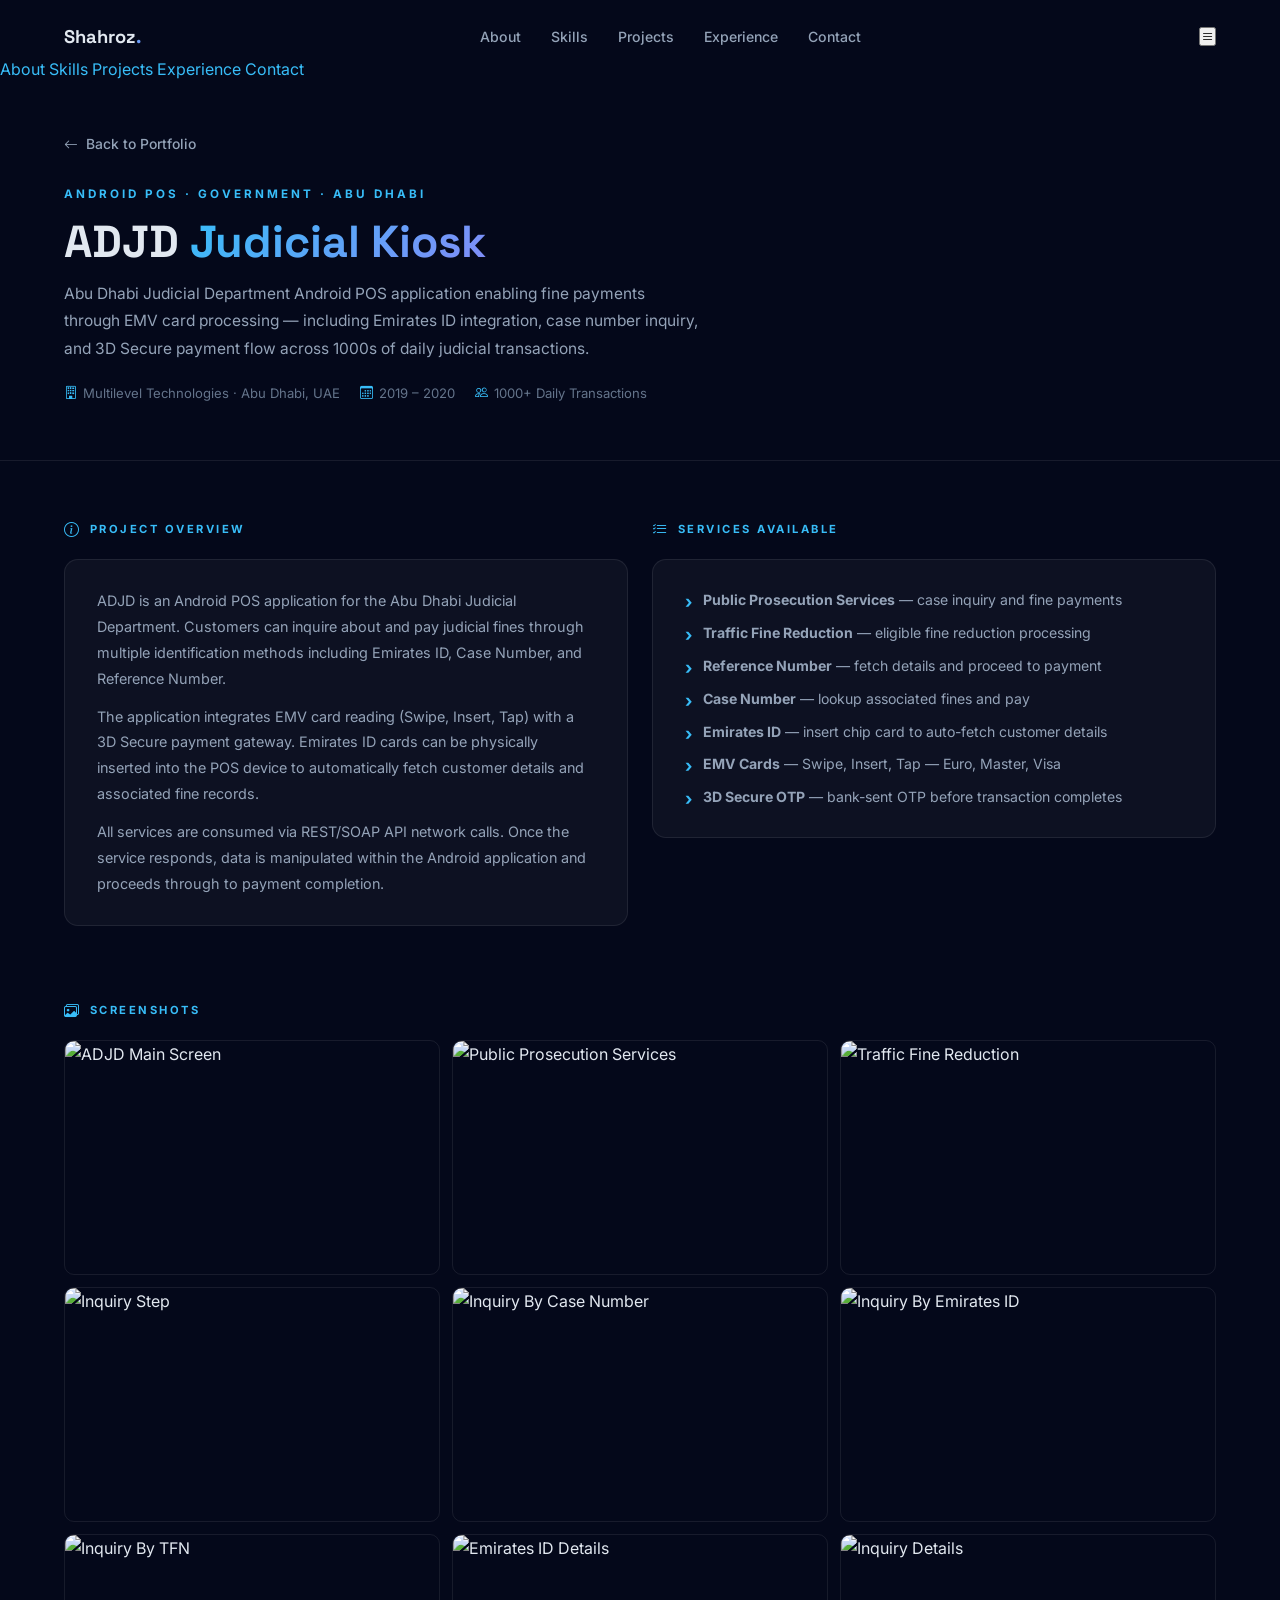
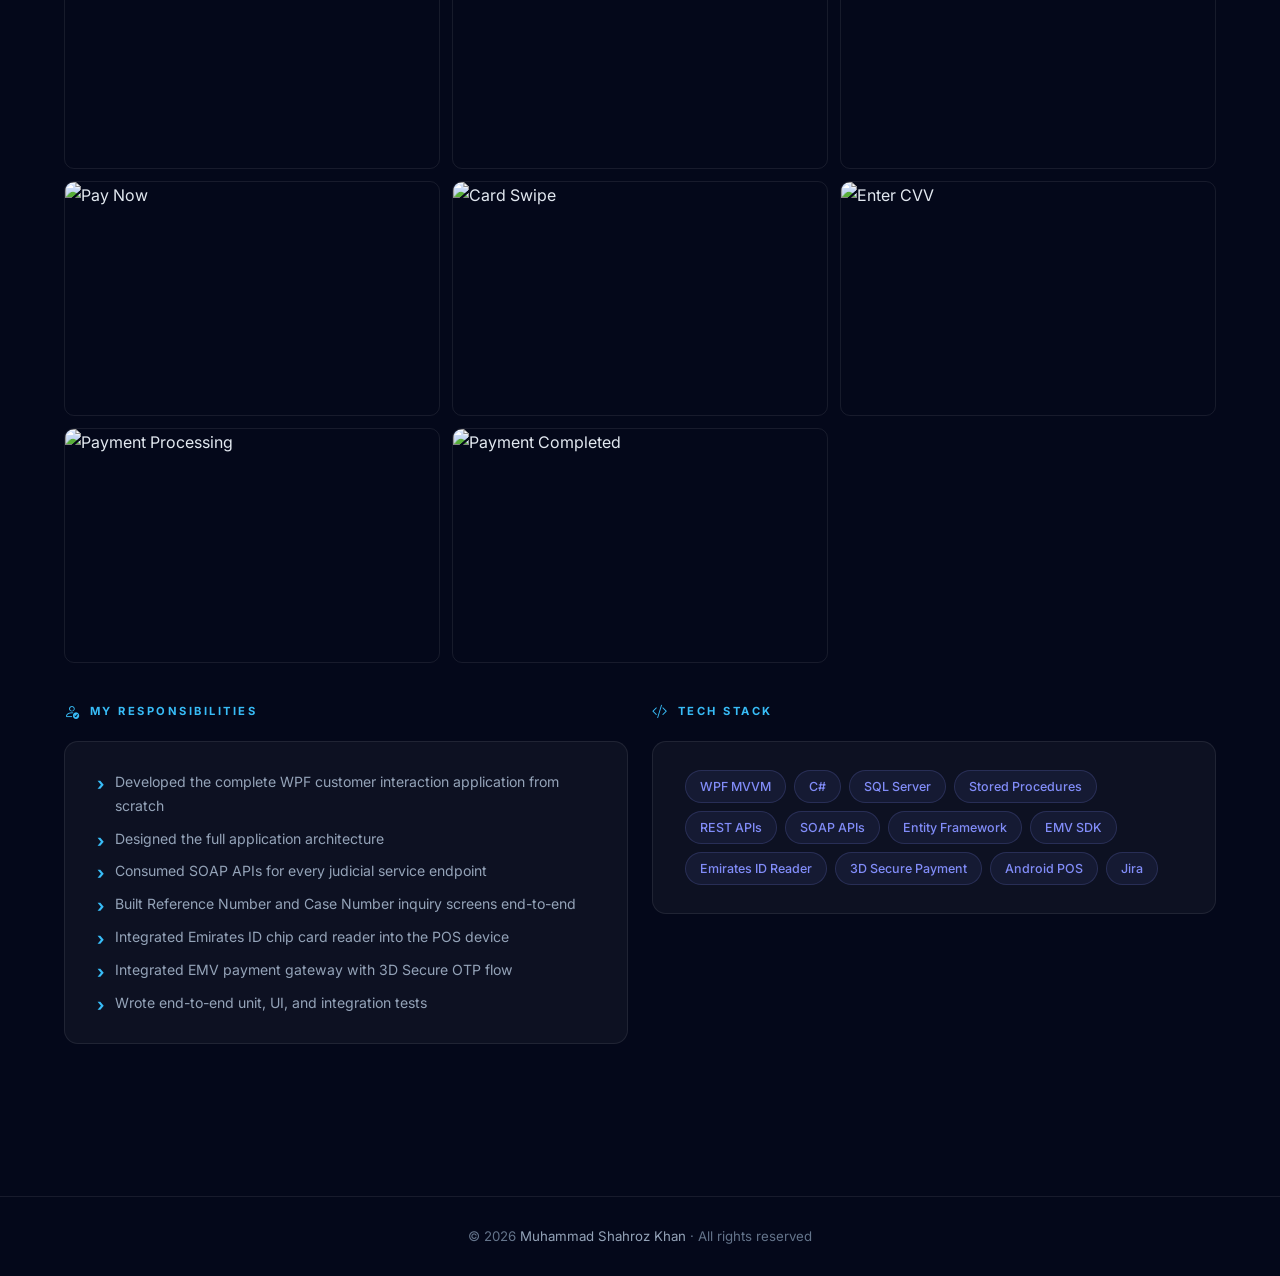
==== adjd-details.html @ 69674b68 "Redesign all project detail pages — dark theme, vertical gallery, modern cards" ====
<!DOCTYPE html>
<html lang="en">
<head>
  <meta charset="utf-8">
  <meta name="viewport" content="width=device-width, initial-scale=1.0">
  <title>ADJD Kiosk — Muhammad Shahroz Khan</title>
  <meta name="description" content="Abu Dhabi Judicial Department Android POS payment application — Muhammad Shahroz Khan portfolio project">
  <link href="assets/img/favicon3.png" rel="icon">
  <link rel="preconnect" href="https://fonts.googleapis.com">
  <link rel="preconnect" href="https://fonts.gstatic.com" crossorigin>
  <link href="https://fonts.googleapis.com/css2?family=Inter:wght@300;400;500;600;700&family=Space+Grotesk:wght@400;500;600;700&display=swap" rel="stylesheet">
  <link rel="stylesheet" href="https://cdn.jsdelivr.net/npm/bootstrap-icons@1.11.3/font/bootstrap-icons.min.css">
  <link href="assets/css/style.css" rel="stylesheet">
</head>
<body>

<!-- Navbar -->
<nav id="navbar">
  <div class="nav-container">
    <a href="index.html" class="nav-logo">Shahroz<span>.</span></a>
    <div class="nav-links">
      <a href="index.html#about">About</a>
      <a href="index.html#skills">Skills</a>
      <a href="index.html#projects">Projects</a>
      <a href="index.html#experience">Experience</a>
      <a href="index.html#contact">Contact</a>
    </div>
    <button class="nav-hamburger" id="navToggle" aria-label="Menu">
      <i class="bi bi-list"></i>
    </button>
  </div>
  <div class="nav-mobile" id="navMobile">
    <a href="index.html#about">About</a>
    <a href="index.html#skills">Skills</a>
    <a href="index.html#projects">Projects</a>
    <a href="index.html#experience">Experience</a>
    <a href="index.html#contact">Contact</a>
  </div>
</nav>

<!-- Hero -->
<section class="proj-hero">
  <div class="container">
    <a href="index.html#projects" class="proj-back">
      <i class="bi bi-arrow-left"></i> Back to Portfolio
    </a>
    <span class="section-label proj-hero-label">Android POS · Government · Abu Dhabi</span>
    <h1 class="proj-hero-title">ADJD <span class="gradient-text">Judicial Kiosk</span></h1>
    <p class="proj-hero-sub">Abu Dhabi Judicial Department Android POS application enabling fine payments through EMV card processing — including Emirates ID integration, case number inquiry, and 3D Secure payment flow across 1000s of daily judicial transactions.</p>
    <div class="proj-hero-meta">
      <span class="proj-meta-item"><i class="bi bi-building"></i> Multilevel Technologies · Abu Dhabi, UAE</span>
      <span class="proj-meta-item"><i class="bi bi-calendar3"></i> 2019 – 2020</span>
      <span class="proj-meta-item"><i class="bi bi-people"></i> 1000+ Daily Transactions</span>
    </div>
  </div>
</section>

<!-- Body -->
<section class="proj-body">
  <div class="container">

    <!-- Overview + Services -->
    <div class="proj-two-col">
      <div class="proj-section">
        <div class="proj-section-label"><i class="bi bi-info-circle"></i> Project Overview</div>
        <div class="proj-card">
          <div class="proj-desc">
            <p>ADJD is an Android POS application for the Abu Dhabi Judicial Department. Customers can inquire about and pay judicial fines through multiple identification methods including Emirates ID, Case Number, and Reference Number.</p>
            <p>The application integrates EMV card reading (Swipe, Insert, Tap) with a 3D Secure payment gateway. Emirates ID cards can be physically inserted into the POS device to automatically fetch customer details and associated fine records.</p>
            <p>All services are consumed via REST/SOAP API network calls. Once the service responds, data is manipulated within the Android application and proceeds through to payment completion.</p>
          </div>
        </div>
      </div>
      <div class="proj-section">
        <div class="proj-section-label"><i class="bi bi-list-check"></i> Services Available</div>
        <div class="proj-card">
          <ul class="proj-bullets">
            <li><strong>Public Prosecution Services</strong> — case inquiry and fine payments</li>
            <li><strong>Traffic Fine Reduction</strong> — eligible fine reduction processing</li>
            <li><strong>Reference Number</strong> — fetch details and proceed to payment</li>
            <li><strong>Case Number</strong> — lookup associated fines and pay</li>
            <li><strong>Emirates ID</strong> — insert chip card to auto-fetch customer details</li>
            <li><strong>EMV Cards</strong> — Swipe, Insert, Tap — Euro, Master, Visa</li>
            <li><strong>3D Secure OTP</strong> — bank-sent OTP before transaction completes</li>
          </ul>
        </div>
      </div>
    </div>

    <!-- Gallery -->
    <div class="proj-section">
      <div class="proj-section-label"><i class="bi bi-images"></i> Screenshots</div>
      <div class="proj-gallery-grid">
        <div class="proj-gallery-item" onclick="openLightbox(0)">
          <img src="assets/img/portfolio/adjd/ADJDMainScreen.png" alt="ADJD Main Screen">
          <div class="proj-gallery-overlay"><i class="bi bi-zoom-in"></i></div>
        </div>
        <div class="proj-gallery-item" onclick="openLightbox(1)">
          <img src="assets/img/portfolio/adjd/Step1PPS.png" alt="Public Prosecution Services">
          <div class="proj-gallery-overlay"><i class="bi bi-zoom-in"></i></div>
        </div>
        <div class="proj-gallery-item" onclick="openLightbox(2)">
          <img src="assets/img/portfolio/adjd/Step1TFR.png" alt="Traffic Fine Reduction">
          <div class="proj-gallery-overlay"><i class="bi bi-zoom-in"></i></div>
        </div>
        <div class="proj-gallery-item" onclick="openLightbox(3)">
          <img src="assets/img/portfolio/adjd/Step2Inquire.png" alt="Inquiry Step">
          <div class="proj-gallery-overlay"><i class="bi bi-zoom-in"></i></div>
        </div>
        <div class="proj-gallery-item" onclick="openLightbox(4)">
          <img src="assets/img/portfolio/adjd/Step3InquiryByCaseNo.png" alt="Inquiry By Case Number">
          <div class="proj-gallery-overlay"><i class="bi bi-zoom-in"></i></div>
        </div>
        <div class="proj-gallery-item" onclick="openLightbox(5)">
          <img src="assets/img/portfolio/adjd/Step3InquiryByEID.png" alt="Inquiry By Emirates ID">
          <div class="proj-gallery-overlay"><i class="bi bi-zoom-in"></i></div>
        </div>
        <div class="proj-gallery-item" onclick="openLightbox(6)">
          <img src="assets/img/portfolio/adjd/Step3InquiryByTFN.png" alt="Inquiry By TFN">
          <div class="proj-gallery-overlay"><i class="bi bi-zoom-in"></i></div>
        </div>
        <div class="proj-gallery-item" onclick="openLightbox(7)">
          <img src="assets/img/portfolio/adjd/Step4EIDDetails.png" alt="Emirates ID Details">
          <div class="proj-gallery-overlay"><i class="bi bi-zoom-in"></i></div>
        </div>
        <div class="proj-gallery-item" onclick="openLightbox(8)">
          <img src="assets/img/portfolio/adjd/Step4InquiryDetails.png" alt="Inquiry Details">
          <div class="proj-gallery-overlay"><i class="bi bi-zoom-in"></i></div>
        </div>
        <div class="proj-gallery-item" onclick="openLightbox(9)">
          <img src="assets/img/portfolio/adjd/Step5PayNow.png" alt="Pay Now">
          <div class="proj-gallery-overlay"><i class="bi bi-zoom-in"></i></div>
        </div>
        <div class="proj-gallery-item" onclick="openLightbox(10)">
          <img src="assets/img/portfolio/adjd/Step6CardSwipe.png" alt="Card Swipe">
          <div class="proj-gallery-overlay"><i class="bi bi-zoom-in"></i></div>
        </div>
        <div class="proj-gallery-item" onclick="openLightbox(11)">
          <img src="assets/img/portfolio/adjd/Step7EnterCVV.png" alt="Enter CVV">
          <div class="proj-gallery-overlay"><i class="bi bi-zoom-in"></i></div>
        </div>
        <div class="proj-gallery-item" onclick="openLightbox(12)">
          <img src="assets/img/portfolio/adjd/Step8PaymentProcessing.png" alt="Payment Processing">
          <div class="proj-gallery-overlay"><i class="bi bi-zoom-in"></i></div>
        </div>
        <div class="proj-gallery-item" onclick="openLightbox(13)">
          <img src="assets/img/portfolio/adjd/Step9PaymentCompleted.png" alt="Payment Completed">
          <div class="proj-gallery-overlay"><i class="bi bi-zoom-in"></i></div>
        </div>
      </div>
    </div>

    <!-- Responsibilities + Tech Stack -->
    <div class="proj-two-col">
      <div class="proj-section">
        <div class="proj-section-label"><i class="bi bi-person-check"></i> My Responsibilities</div>
        <div class="proj-card">
          <ul class="proj-bullets">
            <li>Developed the complete WPF customer interaction application from scratch</li>
            <li>Designed the full application architecture</li>
            <li>Consumed SOAP APIs for every judicial service endpoint</li>
            <li>Built Reference Number and Case Number inquiry screens end-to-end</li>
            <li>Integrated Emirates ID chip card reader into the POS device</li>
            <li>Integrated EMV payment gateway with 3D Secure OTP flow</li>
            <li>Wrote end-to-end unit, UI, and integration tests</li>
          </ul>
        </div>
      </div>
      <div class="proj-section">
        <div class="proj-section-label"><i class="bi bi-code-slash"></i> Tech Stack</div>
        <div class="proj-card">
          <div class="proj-tech-grid">
            <span class="proj-tech-pill">WPF MVVM</span>
            <span class="proj-tech-pill">C#</span>
            <span class="proj-tech-pill">SQL Server</span>
            <span class="proj-tech-pill">Stored Procedures</span>
            <span class="proj-tech-pill">REST APIs</span>
            <span class="proj-tech-pill">SOAP APIs</span>
            <span class="proj-tech-pill">Entity Framework</span>
            <span class="proj-tech-pill">EMV SDK</span>
            <span class="proj-tech-pill">Emirates ID Reader</span>
            <span class="proj-tech-pill">3D Secure Payment</span>
            <span class="proj-tech-pill">Android POS</span>
            <span class="proj-tech-pill">Jira</span>
          </div>
        </div>
      </div>
    </div>

  </div>
</section>

<!-- Footer -->
<footer>
  <div class="container">
    <p class="footer-text">&copy; 2026 <span>Muhammad Shahroz Khan</span> · All rights reserved</p>
  </div>
</footer>

<button class="back-to-top" id="backToTop"><i class="bi bi-arrow-up"></i></button>

<!-- Lightbox -->
<div class="img-lightbox" id="lightbox" onclick="closeLightboxOutside(event)">
  <button class="lightbox-close" onclick="closeLightbox()"><i class="bi bi-x"></i></button>
  <button class="lightbox-nav lightbox-prev" onclick="prevImage(event)"><i class="bi bi-chevron-left"></i></button>
  <img id="lightboxImg" src="" alt="">
  <button class="lightbox-nav lightbox-next" onclick="nextImage(event)"><i class="bi bi-chevron-right"></i></button>
  <div class="lightbox-counter" id="lightboxCounter"></div>
</div>

<script>
  const nav = document.getElementById('navbar');
  window.addEventListener('scroll', () => {
    nav.classList.toggle('scrolled', window.scrollY > 40);
    document.getElementById('backToTop').classList.toggle('active', window.scrollY > 300);
  });
  document.getElementById('backToTop').addEventListener('click', () => window.scrollTo({ top: 0, behavior: 'smooth' }));
  document.getElementById('navToggle').addEventListener('click', () => {
    document.getElementById('navMobile').classList.toggle('open');
  });

  const images = Array.from(document.querySelectorAll('.proj-gallery-item img')).map(i => i.src);
  let currentIdx = 0;
  function openLightbox(idx) {
    currentIdx = idx;
    document.getElementById('lightboxImg').src = images[idx];
    document.getElementById('lightboxCounter').textContent = (idx + 1) + ' / ' + images.length;
    document.getElementById('lightbox').classList.add('open');
    document.body.style.overflow = 'hidden';
  }
  function closeLightbox() {
    document.getElementById('lightbox').classList.remove('open');
    document.body.style.overflow = '';
  }
  function closeLightboxOutside(e) { if (e.target === document.getElementById('lightbox')) closeLightbox(); }
  function prevImage(e) { e.stopPropagation(); currentIdx = (currentIdx - 1 + images.length) % images.length; openLightbox(currentIdx); }
  function nextImage(e) { e.stopPropagation(); currentIdx = (currentIdx + 1) % images.length; openLightbox(currentIdx); }
  document.addEventListener('keydown', e => {
    if (!document.getElementById('lightbox').classList.contains('open')) return;
    if (e.key === 'Escape') closeLightbox();
    if (e.key === 'ArrowLeft') prevImage({ stopPropagation: () => {} });
    if (e.key === 'ArrowRight') nextImage({ stopPropagation: () => {} });
  });
</script>
</body>
</html>
---- assets/css/style.css ----
/*
  Muhammad Shahroz Khan — Portfolio 2026
  AI Engineer · Agentic Systems Builder · Senior .NET Developer
*/

/* ============ TOKENS ============ */
:root {
  --bg:           #04081a;
  --bg-2:         #060c1e;
  --card:         rgba(255, 255, 255, 0.04);
  --card-hover:   rgba(255, 255, 255, 0.07);
  --border:       rgba(255, 255, 255, 0.08);
  --blue:         #38bdf8;
  --purple:       #818cf8;
  --green:        #34d399;
  --gradient:     linear-gradient(135deg, #38bdf8 0%, #818cf8 100%);
  --text:         #e2e8f0;
  --text-muted:   #94a3b8;
  --text-dim:     #64748b;
  --nav-bg:       rgba(4, 8, 26, 0.88);
  --shadow:       0 4px 24px rgba(0, 0, 0, 0.4);
  --shadow-blue:  0 0 40px rgba(56, 189, 248, 0.12);
}

/* ============ RESET ============ */
*, *::before, *::after { margin: 0; padding: 0; box-sizing: border-box; }
html { scroll-behavior: smooth; }
body {
  font-family: 'Inter', sans-serif;
  background: var(--bg);
  color: var(--text);
  overflow-x: hidden;
  line-height: 1.7;
}
a { color: var(--blue); text-decoration: none; transition: color 0.25s; }
a:hover { color: var(--purple); }
img { display: block; max-width: 100%; }

::selection { background: rgba(56,189,248,0.25); color: #fff; }
::-webkit-scrollbar { width: 5px; }
::-webkit-scrollbar-track { background: var(--bg); }
::-webkit-scrollbar-thumb { background: var(--border); border-radius: 3px; }
::-webkit-scrollbar-thumb:hover { background: var(--blue); }

/* ============ TYPE ============ */
h1,h2,h3,h4,h5,h6 { font-family: 'Space Grotesk', sans-serif; font-weight: 700; line-height: 1.2; }

/* ============ UTILITIES ============ */
.gradient-text {
  background: var(--gradient);
  -webkit-background-clip: text;
  -webkit-text-fill-color: transparent;
  background-clip: text;
}
.container { max-width: 1200px; margin: 0 auto; padding: 0 24px; }
.section { padding: 100px 0; }
.section-alt { background: rgba(255,255,255,0.015); }

.section-label {
  font-size: 0.73rem;
  font-weight: 700;
  letter-spacing: 3px;
  text-transform: uppercase;
  color: var(--blue);
  margin-bottom: 10px;
  display: block;
}
.section-title {
  font-size: clamp(1.8rem, 3vw, 2.5rem);
  color: var(--text);
  margin-bottom: 14px;
}
.section-title span { background: var(--gradient); -webkit-background-clip: text; -webkit-text-fill-color: transparent; background-clip: text; }
.section-subtitle { color: var(--text-muted); font-size: 1rem; max-width: 540px; }
.section-head { margin-bottom: 56px; }
.section-head.center { text-align: center; }
.section-head.center .section-subtitle { margin: 0 auto; }

.tag {
  display: inline-block;
  padding: 3px 11px;
  border-radius: 100px;
  font-size: 0.75rem;
  font-weight: 500;
  background: rgba(56,189,248,0.09);
  color: var(--blue);
  border: 1px solid rgba(56,189,248,0.18);
}
.tag.purple { background: rgba(129,140,248,0.09); color: var(--purple); border-color: rgba(129,140,248,0.18); }
.tag.green  { background: rgba(52,211,153,0.09);  color: var(--green);  border-color: rgba(52,211,153,0.18);  }

.btn-primary {
  padding: 12px 28px;
  background: var(--gradient);
  color: #fff;
  border-radius: 10px;
  font-weight: 600;
  font-size: 0.95rem;
  display: inline-flex;
  align-items: center;
  gap: 8px;
  transition: all 0.25s;
  border: none;
  cursor: pointer;
}
.btn-primary:hover { opacity: 0.88; transform: translateY(-2px); box-shadow: 0 8px 28px rgba(56,189,248,0.22); color: #fff; }

.btn-outline {
  padding: 12px 28px;
  background: transparent;
  color: var(--text);
  border: 1px solid var(--border);
  border-radius: 10px;
  font-weight: 600;
  font-size: 0.95rem;
  display: inline-flex;
  align-items: center;
  gap: 8px;
  transition: all 0.25s;
}
.btn-outline:hover { border-color: var(--blue); color: var(--blue); background: rgba(56,189,248,0.05); }

/* ============ NAVBAR ============ */
#navbar {
  position: fixed;
  top: 0; left: 0; right: 0;
  z-index: 9999;
  padding: 18px 0;
  transition: all 0.3s ease;
}
#navbar.scrolled {
  background: var(--nav-bg);
  backdrop-filter: blur(20px);
  -webkit-backdrop-filter: blur(20px);
  padding: 12px 0;
  border-bottom: 1px solid var(--border);
}
.nav-container {
  max-width: 1200px;
  margin: 0 auto;
  padding: 0 24px;
  display: flex;
  align-items: center;
  justify-content: space-between;
}
.nav-logo {
  font-family: 'Space Grotesk', sans-serif;
  font-weight: 800;
  font-size: 1.15rem;
  color: var(--text) !important;
}
.nav-logo span { background: var(--gradient); -webkit-background-clip: text; -webkit-text-fill-color: transparent; background-clip: text; }

.nav-links { display: flex; align-items: center; gap: 4px; list-style: none; }
.nav-links a {
  padding: 7px 13px;
  font-size: 0.88rem;
  font-weight: 500;
  color: var(--text-muted);
  border-radius: 8px;
  transition: all 0.2s;
}
.nav-links a:hover, .nav-links a.active { color: var(--text); background: var(--card); }
.nav-links .nav-cta {
  padding: 8px 18px;
  background: var(--gradient);
  color: #fff !important;
  border-radius: 8px;
  font-weight: 600;
}
.nav-links .nav-cta:hover { opacity: 0.88; background: var(--gradient); }

.nav-mobile-toggle {
  display: none;
  background: var(--card);
  border: 1px solid var(--border);
  color: var(--text);
  width: 40px;
  height: 40px;
  border-radius: 8px;
  align-items: center;
  justify-content: center;
  cursor: pointer;
  font-size: 1.3rem;
}
.mobile-menu {
  display: none;
  background: var(--bg-2);
  border-top: 1px solid var(--border);
  padding: 16px 24px;
}
.mobile-menu ul { list-style: none; display: flex; flex-direction: column; gap: 2px; }
.mobile-link {
  display: block;
  padding: 11px 0;
  color: var(--text-muted);
  font-size: 0.95rem;
  font-weight: 500;
  border-bottom: 1px solid var(--border);
  transition: color 0.2s;
}
.mobile-link:hover { color: var(--blue); }

@media (max-width: 860px) {
  .nav-links { display: none; }
  .nav-mobile-toggle { display: flex; }
}

/* ============ HERO ============ */
#hero {
  min-height: 100vh;
  display: flex;
  align-items: center;
  position: relative;
  overflow: hidden;
  padding: 110px 0 70px;
}
.hero-bg {
  position: absolute; inset: 0;
  background:
    radial-gradient(ellipse 80% 60% at 50% -10%, rgba(56,189,248,0.11) 0%, transparent 65%),
    radial-gradient(ellipse 50% 40% at 90% 90%, rgba(129,140,248,0.07) 0%, transparent 60%);
}
.hero-grid {
  position: absolute; inset: 0;
  background-image:
    linear-gradient(rgba(56,189,248,0.03) 1px, transparent 1px),
    linear-gradient(90deg, rgba(56,189,248,0.03) 1px, transparent 1px);
  background-size: 60px 60px;
  mask-image: radial-gradient(ellipse at center, black 30%, transparent 75%);
  -webkit-mask-image: radial-gradient(ellipse at center, black 30%, transparent 75%);
}
.hero-container {
  max-width: 1200px;
  margin: 0 auto;
  padding: 0 24px;
  position: relative;
  z-index: 2;
  display: grid;
  grid-template-columns: 1fr 420px;
  gap: 60px;
  align-items: center;
}
.hero-badge {
  display: inline-flex;
  align-items: center;
  gap: 8px;
  padding: 6px 16px;
  background: rgba(56,189,248,0.07);
  border: 1px solid rgba(56,189,248,0.18);
  border-radius: 100px;
  font-size: 0.78rem;
  font-weight: 500;
  color: var(--blue);
  margin-bottom: 22px;
}
.hero-badge-dot {
  width: 7px; height: 7px;
  background: var(--green);
  border-radius: 50%;
  animation: pulse-dot 2s ease infinite;
}
@keyframes pulse-dot {
  0%,100% { opacity: 1; transform: scale(1); }
  50% { opacity: 0.5; transform: scale(0.75); }
}
.hero-name {
  font-size: clamp(2.4rem, 4.5vw, 3.8rem);
  font-weight: 800;
  color: var(--text);
  margin-bottom: 14px;
  line-height: 1.08;
}
.hero-role {
  font-size: clamp(1.05rem, 1.8vw, 1.4rem);
  color: var(--blue);
  font-weight: 500;
  margin-bottom: 22px;
  min-height: 2em;
}
.hero-role .typed-cursor { color: var(--blue); }
.hero-desc {
  color: var(--text-muted);
  font-size: 1rem;
  margin-bottom: 34px;
  max-width: 500px;
  line-height: 1.75;
}
.hero-desc strong { color: var(--text); }
.hero-actions { display: flex; gap: 14px; flex-wrap: wrap; margin-bottom: 36px; }
.hero-social { display: flex; gap: 10px; }
.hero-social a {
  width: 42px; height: 42px;
  display: flex; align-items: center; justify-content: center;
  background: var(--card);
  border: 1px solid var(--border);
  border-radius: 10px;
  color: var(--text-muted);
  font-size: 1.1rem;
  transition: all 0.25s;
}
.hero-social a:hover {
  background: rgba(56,189,248,0.08);
  border-color: var(--blue);
  color: var(--blue);
  transform: translateY(-2px);
}

/* Hero visual panel */
.hero-visual { position: relative; }
.hero-ai-card {
  background: var(--card);
  border: 1px solid rgba(56,189,248,0.15);
  border-radius: 20px;
  padding: 28px;
  backdrop-filter: blur(12px);
  -webkit-backdrop-filter: blur(12px);
  position: relative;
}
.hero-ai-card::before {
  content: '';
  position: absolute; inset: -1px;
  border-radius: 20px;
  background: var(--gradient);
  z-index: -1;
  opacity: 0.18;
  filter: blur(10px);
}
.ai-card-header {
  display: flex; align-items: center; gap: 12px;
  margin-bottom: 20px;
  padding-bottom: 16px;
  border-bottom: 1px solid var(--border);
}
.ai-card-icon {
  width: 38px; height: 38px;
  background: var(--gradient);
  border-radius: 10px;
  display: flex; align-items: center; justify-content: center;
  font-size: 1.1rem;
}
.ai-card-title { font-size: 0.88rem; font-weight: 600; color: var(--text); }
.ai-card-subtitle { font-size: 0.73rem; color: var(--text-dim); }
.ai-stat-grid { display: grid; grid-template-columns: 1fr 1fr; gap: 10px; margin-bottom: 20px; }
.ai-stat {
  background: rgba(255,255,255,0.03);
  border: 1px solid var(--border);
  border-radius: 12px;
  padding: 14px;
  text-align: center;
}
.ai-stat-value {
  font-family: 'Space Grotesk', sans-serif;
  font-size: 1.5rem;
  font-weight: 800;
  background: var(--gradient);
  -webkit-background-clip: text;
  -webkit-text-fill-color: transparent;
  background-clip: text;
}
.ai-stat-label { font-size: 0.7rem; color: var(--text-dim); margin-top: 2px; }
.ai-tech-row { display: flex; flex-wrap: wrap; gap: 6px; }
.ai-tech-tag {
  padding: 4px 10px;
  background: rgba(56,189,248,0.07);
  border: 1px solid rgba(56,189,248,0.14);
  border-radius: 6px;
  font-size: 0.72rem;
  color: var(--blue);
  font-weight: 500;
}

@media (max-width: 960px) {
  .hero-container { grid-template-columns: 1fr; }
  .hero-visual { display: none; }
  .hero-desc { max-width: 100%; }
}

/* ============ ABOUT ============ */
.about-grid {
  display: grid;
  grid-template-columns: 320px 1fr;
  gap: 60px;
  align-items: start;
}
.about-photo-wrap { position: relative; padding-bottom: 28px; padding-right: 28px; }
.about-photo-card { border-radius: 20px; overflow: hidden; border: 1px solid var(--border); }
.about-photo { width: 100%; filter: grayscale(15%); transition: filter 0.4s; }
.about-photo:hover { filter: grayscale(0%); }
.about-badge {
  position: absolute;
  bottom: 0; right: 0;
  background: var(--gradient);
  color: #fff;
  border-radius: 14px;
  padding: 14px 18px;
  text-align: center;
  box-shadow: 0 8px 28px rgba(56,189,248,0.28);
}
.about-badge-value { font-family: 'Space Grotesk', sans-serif; font-size: 1.8rem; font-weight: 800; display: block; line-height: 1; }
.about-badge-label { font-size: 0.68rem; font-weight: 600; opacity: 0.9; }
.about-bio { font-size: 0.97rem; color: var(--text-muted); line-height: 1.8; margin-bottom: 22px; }
.about-bio strong { color: var(--text); }
.about-stats { display: grid; grid-template-columns: repeat(4,1fr); gap: 10px; margin-bottom: 24px; }
.about-stat {
  background: var(--card);
  border: 1px solid var(--border);
  border-radius: 12px;
  padding: 16px;
  text-align: center;
}
.about-stat-value {
  font-family: 'Space Grotesk', sans-serif;
  font-size: 1.55rem; font-weight: 800;
  background: var(--gradient); -webkit-background-clip: text; -webkit-text-fill-color: transparent; background-clip: text;
}
.about-stat-label { font-size: 0.7rem; color: var(--text-dim); margin-top: 4px; }
.about-meta { display: grid; grid-template-columns: 1fr 1fr; gap: 10px 20px; }
.about-meta-item { display: flex; gap: 8px; font-size: 0.88rem; align-items: flex-start; }
.about-meta-item strong { color: var(--text-muted); min-width: 90px; flex-shrink: 0; }
.about-meta-item span { color: var(--text); }

@media (max-width: 860px) {
  .about-grid { grid-template-columns: 1fr; }
  .about-photo-wrap { max-width: 320px; }
  .about-stats { grid-template-columns: repeat(2,1fr); }
}

/* ============ AI SPECIALIZATION ============ */
.ai-spec-grid { display: grid; grid-template-columns: repeat(2,1fr); gap: 20px; margin-bottom: 32px; }
.ai-spec-card {
  padding: 28px;
  border-radius: 16px;
  border: 1px solid var(--border);
  background: var(--card);
  transition: all 0.28s ease;
  position: relative;
  overflow: hidden;
}
.ai-spec-card::before {
  content: '';
  position: absolute; top: 0; left: 0; right: 0;
  height: 2px;
  background: var(--gradient);
  opacity: 0;
  transition: opacity 0.28s;
}
.ai-spec-card:hover { background: var(--card-hover); border-color: rgba(56,189,248,0.2); transform: translateY(-4px); box-shadow: var(--shadow-blue); }
.ai-spec-card:hover::before { opacity: 1; }
.ai-spec-icon {
  width: 48px; height: 48px;
  background: var(--gradient);
  border-radius: 12px;
  display: flex; align-items: center; justify-content: center;
  font-size: 1.3rem; color: #fff;
  margin-bottom: 16px;
}
.ai-spec-title { font-size: 1.02rem; font-weight: 700; color: var(--text); margin-bottom: 9px; }
.ai-spec-desc { font-size: 0.87rem; color: var(--text-muted); line-height: 1.65; }

.dirayah-feature {
  background: var(--card);
  border: 1px solid rgba(56,189,248,0.18);
  border-radius: 20px;
  padding: 36px;
  display: grid;
  grid-template-columns: 1fr auto;
  gap: 32px;
  align-items: center;
  position: relative;
  overflow: hidden;
}
.dirayah-feature::before {
  content: '';
  position: absolute; inset: 0;
  background: radial-gradient(ellipse at 90% 50%, rgba(56,189,248,0.05), transparent 70%);
  pointer-events: none;
}
.dirayah-title { font-size: 1.5rem; font-weight: 800; color: var(--text); margin-bottom: 8px; }
.dirayah-url { font-size: 0.84rem; color: var(--blue); margin-bottom: 14px; }
.dirayah-desc { font-size: 0.88rem; color: var(--text-muted); line-height: 1.7; margin-bottom: 18px; }
.dirayah-points {
  list-style: none;
  padding: 0;
  margin: 0 0 16px;
  display: flex;
  flex-direction: column;
  gap: 5px;
}
.dirayah-points li {
  font-size: 0.83rem;
  color: var(--text-muted);
  padding-left: 14px;
  position: relative;
  line-height: 1.6;
}
.dirayah-points li::before {
  content: '›';
  position: absolute;
  left: 0;
  color: var(--blue);
  font-weight: 700;
}
.dirayah-points li strong { color: var(--text); }

.dirayah-tech { display: flex; flex-wrap: wrap; gap: 7px; }
.dirayah-visit {
  flex-shrink: 0;
  padding: 16px 22px;
  background: var(--gradient);
  color: #fff;
  border-radius: 14px;
  font-weight: 700;
  font-size: 0.9rem;
  white-space: nowrap;
  display: flex; flex-direction: column; align-items: center; gap: 6px;
  transition: all 0.25s;
}
.dirayah-visit:hover { opacity: 0.88; transform: translateY(-2px); box-shadow: 0 10px 30px rgba(56,189,248,0.28); color: #fff; }
.live-badge {
  font-size: 0.65rem;
  background: rgba(52,211,153,0.15);
  color: var(--green);
  padding: 2px 8px;
  border-radius: 100px;
  border: 1px solid rgba(52,211,153,0.28);
}

@media (max-width: 860px) {
  .ai-spec-grid { grid-template-columns: 1fr; }
  .dirayah-feature { grid-template-columns: 1fr; }
  .dirayah-visit { width: fit-content; }
}

/* ============ SKILLS ============ */
.skills-grid { display: grid; grid-template-columns: repeat(3,1fr); gap: 18px; }
.skill-category {
  background: var(--card);
  border: 1px solid var(--border);
  border-radius: 16px;
  padding: 22px;
  transition: all 0.25s;
}
.skill-category:hover { border-color: rgba(56,189,248,0.18); background: var(--card-hover); }
.skill-cat-header {
  display: flex; align-items: center; gap: 10px;
  margin-bottom: 14px; padding-bottom: 12px;
  border-bottom: 1px solid var(--border);
}
.skill-cat-icon { font-size: 1.15rem; }
.skill-cat-name { font-family: 'Space Grotesk', sans-serif; font-weight: 700; font-size: 0.88rem; color: var(--text); }
.skill-tags { display: flex; flex-wrap: wrap; gap: 6px; }
.skill-tag {
  padding: 3px 10px;
  background: rgba(255,255,255,0.03);
  border: 1px solid var(--border);
  border-radius: 6px;
  font-size: 0.76rem;
  color: var(--text-muted);
  transition: all 0.2s;
}
.skill-tag:hover { background: rgba(56,189,248,0.07); border-color: rgba(56,189,248,0.18); color: var(--blue); }

@media (max-width: 860px) { .skills-grid { grid-template-columns: 1fr 1fr; } }
@media (max-width: 520px) { .skills-grid { grid-template-columns: 1fr; } }

/* ============ EXPERIENCE / TIMELINE ============ */
.timeline { position: relative; padding-left: 36px; }
.timeline::before {
  content: '';
  position: absolute; left: 0; top: 8px; bottom: 8px;
  width: 2px;
  background: linear-gradient(to bottom, var(--blue), var(--purple));
  opacity: 0.3;
}
.timeline-item {
  position: relative;
  margin-bottom: 28px;
  padding: 24px 26px;
  background: var(--card);
  border: 1px solid var(--border);
  border-radius: 16px;
  transition: all 0.25s;
}
.timeline-item:hover { border-color: rgba(56,189,248,0.18); background: var(--card-hover); }
.timeline-item::before {
  content: '';
  position: absolute;
  left: -43px; top: 24px;
  width: 14px; height: 14px;
  border-radius: 50%;
  background: var(--gradient);
  border: 2px solid var(--bg);
  box-shadow: 0 0 0 3px rgba(56,189,248,0.18);
}
.timeline-period {
  display: inline-block;
  padding: 3px 12px;
  background: rgba(56,189,248,0.07);
  border: 1px solid rgba(56,189,248,0.18);
  border-radius: 100px;
  font-size: 0.76rem;
  color: var(--blue);
  font-weight: 600;
  margin-bottom: 10px;
}
.timeline-role { font-size: 1.08rem; font-weight: 700; color: var(--text); margin-bottom: 4px; }
.timeline-company { font-size: 0.88rem; color: var(--blue); font-weight: 500; margin-bottom: 14px; }
.timeline-points { list-style: none; }
.timeline-points li {
  font-size: 0.87rem; color: var(--text-muted);
  padding: 4px 0 4px 16px;
  position: relative; line-height: 1.6;
}
.timeline-points li::before { content: '›'; position: absolute; left: 0; color: var(--blue); font-weight: 700; }

/* ============ PROJECTS ============ */
.projects-grid { display: grid; grid-template-columns: repeat(2,1fr); gap: 22px; }
.project-card {
  background: var(--card);
  border: 1px solid var(--border);
  border-radius: 16px;
  overflow: hidden;
  transition: all 0.28s;
  display: flex; flex-direction: column;
}
.project-card:hover { border-color: rgba(56,189,248,0.2); transform: translateY(-4px); box-shadow: var(--shadow-blue); }
.project-img { width: 100%; height: 195px; object-fit: cover; }
.project-img-placeholder {
  height: 195px;
  background: linear-gradient(135deg, rgba(56,189,248,0.09), rgba(129,140,248,0.09));
  display: flex; align-items: center; justify-content: center;
  font-size: 3.5rem;
}
.project-body { padding: 22px; flex: 1; display: flex; flex-direction: column; }
.project-category { font-size: 0.72rem; font-weight: 700; color: var(--blue); text-transform: uppercase; letter-spacing: 1px; margin-bottom: 7px; }
.project-title { font-size: 1.05rem; font-weight: 700; color: var(--text); margin-bottom: 9px; }
.project-desc { font-size: 0.84rem; color: var(--text-muted); line-height: 1.65; margin-bottom: 14px; flex: 1; }
.project-tags { display: flex; flex-wrap: wrap; gap: 6px; margin-bottom: 14px; }
.project-link { display: inline-flex; align-items: center; gap: 5px; font-size: 0.84rem; font-weight: 600; color: var(--blue); }
.project-link:hover { color: var(--purple); }

@media (max-width: 720px) { .projects-grid { grid-template-columns: 1fr; } }

/* ============ CERTIFICATIONS ============ */
.certs-grid { display: grid; grid-template-columns: repeat(3,1fr); gap: 16px; }
.cert-card {
  background: var(--card);
  border: 1px solid var(--border);
  border-radius: 14px;
  padding: 22px 16px;
  text-align: center;
  transition: all 0.25s;
}
.cert-card:hover { border-color: rgba(56,189,248,0.22); background: var(--card-hover); transform: translateY(-3px); }
.cert-img { width: 72px; height: 72px; object-fit: contain; margin: 0 auto 12px; }
.cert-name { font-size: 0.76rem; font-weight: 600; color: var(--text); margin-bottom: 8px; line-height: 1.35; }
.cert-verify { font-size: 0.71rem; color: var(--blue); display: inline-flex; align-items: center; gap: 4px; }
.cert-verify:hover { color: var(--purple); }

@media (max-width: 720px) { .certs-grid { grid-template-columns: repeat(2,1fr); } }

/* ============ CONTACT ============ */
.contact-grid { display: grid; grid-template-columns: 1fr 1fr; gap: 40px; align-items: start; }
.contact-intro { font-size: 1rem; color: var(--text-muted); line-height: 1.75; margin-bottom: 28px; }
.contact-items { display: flex; flex-direction: column; gap: 12px; }
.contact-item {
  display: flex; align-items: center; gap: 14px;
  padding: 14px 18px;
  background: var(--card);
  border: 1px solid var(--border);
  border-radius: 12px;
  transition: all 0.22s;
}
.contact-item:hover { border-color: rgba(56,189,248,0.18); background: var(--card-hover); }
.contact-icon {
  width: 42px; height: 42px;
  background: rgba(56,189,248,0.09);
  border-radius: 10px;
  display: flex; align-items: center; justify-content: center;
  font-size: 1.1rem; color: var(--blue); flex-shrink: 0;
}
.contact-item-label { font-size: 0.7rem; color: var(--text-dim); text-transform: uppercase; letter-spacing: 0.5px; margin-bottom: 2px; }
.contact-item-value { font-size: 0.88rem; color: var(--text); font-weight: 500; }
.contact-item-value a { color: var(--text); }
.contact-item-value a:hover { color: var(--blue); }

.contact-right-card {
  background: var(--card);
  border: 1px solid var(--border);
  border-radius: 20px;
  padding: 34px;
  position: relative;
  overflow: hidden;
}
.contact-right-card::before {
  content: '';
  position: absolute; top: 0; left: 0; right: 0;
  height: 2px;
  background: var(--gradient);
}
.contact-right-title { font-size: 1.35rem; font-weight: 700; color: var(--text); margin-bottom: 10px; }
.contact-right-desc { font-size: 0.88rem; color: var(--text-muted); line-height: 1.75; margin-bottom: 20px; }
.contact-visa-badge {
  display: inline-flex; align-items: center; gap: 8px;
  padding: 8px 14px;
  background: rgba(52,211,153,0.08);
  border: 1px solid rgba(52,211,153,0.22);
  border-radius: 8px;
  font-size: 0.8rem; color: var(--green); font-weight: 500;
  margin-bottom: 22px;
}
.contact-links { display: flex; gap: 10px; flex-wrap: wrap; }
.contact-social-btn {
  padding: 9px 18px;
  background: var(--card);
  border: 1px solid var(--border);
  border-radius: 9px;
  color: var(--text-muted);
  font-size: 0.86rem; font-weight: 500;
  display: inline-flex; align-items: center; gap: 7px;
  transition: all 0.22s;
}
.contact-social-btn:hover { border-color: var(--blue); color: var(--blue); background: rgba(56,189,248,0.05); }

@media (max-width: 720px) { .contact-grid { grid-template-columns: 1fr; } }

/* ============ FOOTER ============ */
footer {
  padding: 28px 0;
  border-top: 1px solid var(--border);
  text-align: center;
}
.footer-text { font-size: 0.83rem; color: var(--text-dim); }
.footer-text span { color: var(--text-muted); }

/* ============ BACK TO TOP ============ */
.back-to-top {
  position: fixed; right: 20px; bottom: 24px;
  width: 44px; height: 44px;
  background: var(--gradient);
  color: #fff;
  border-radius: 12px;
  display: flex; align-items: center; justify-content: center;
  font-size: 1.25rem;
  opacity: 0;
  transform: translateY(10px);
  transition: all 0.3s ease;
  z-index: 9990;
}
.back-to-top.active { opacity: 1; transform: translateY(0); }
.back-to-top:hover { opacity: 0.85; color: #fff; }

/* ============ PROJECT DETAIL PAGES ============ */
.proj-hero {
  padding: 130px 0 56px;
  border-bottom: 1px solid var(--border);
}
.proj-back {
  display: inline-flex; align-items: center; gap: 8px;
  color: var(--text-muted); font-size: 0.87rem; font-weight: 500;
  margin-bottom: 28px; transition: color 0.2s;
}
.proj-back:hover { color: var(--blue); }
.proj-hero-label { margin-bottom: 10px; }
.proj-hero-title {
  font-size: clamp(2rem, 4vw, 2.8rem);
  color: var(--text); margin: 8px 0 12px;
}
.proj-hero-sub { color: var(--text-muted); font-size: 0.97rem; max-width: 640px; line-height: 1.75; }
.proj-hero-meta { display: flex; gap: 20px; margin-top: 20px; flex-wrap: wrap; }
.proj-meta-item { font-size: 0.82rem; color: var(--text-dim); display: flex; align-items: center; gap: 6px; }
.proj-meta-item i { color: var(--blue); }

.proj-body { padding: 56px 0 80px; }

.proj-section { margin-bottom: 36px; }
.proj-section-label {
  font-size: 0.70rem; font-weight: 700; letter-spacing: 2.5px;
  text-transform: uppercase; color: var(--blue);
  margin-bottom: 16px; display: flex; align-items: center; gap: 8px;
}
.proj-section-label i { font-size: 0.95rem; }

.proj-card {
  background: var(--card);
  border: 1px solid var(--border);
  border-radius: 14px;
  padding: 28px 32px;
}
.proj-card:hover { background: var(--card-hover); }

.proj-two-col {
  display: grid;
  grid-template-columns: 1fr 1fr;
  gap: 24px;
  margin-bottom: 36px;
}
@media (max-width: 760px) { .proj-two-col { grid-template-columns: 1fr; } }

.proj-desc { font-size: 0.9rem; color: var(--text-muted); line-height: 1.8; }
.proj-desc p { margin-bottom: 12px; }
.proj-desc p:last-child { margin-bottom: 0; }
.proj-desc strong { color: var(--text); }

.proj-bullets {
  list-style: none; padding: 0; margin: 0;
  display: flex; flex-direction: column; gap: 9px;
}
.proj-bullets li {
  font-size: 0.88rem; color: var(--text-muted);
  padding-left: 18px; position: relative; line-height: 1.7;
}
.proj-bullets li::before {
  content: '›'; position: absolute; left: 0;
  color: var(--blue); font-weight: 700; font-size: 1.1rem; top: -1px;
}

.proj-tech-grid { display: flex; flex-wrap: wrap; gap: 8px; }
.proj-tech-pill {
  padding: 5px 14px;
  background: rgba(129,140,248,0.08);
  border: 1px solid rgba(129,140,248,0.18);
  border-radius: 100px;
  font-size: 0.78rem; font-weight: 500; color: var(--purple);
  transition: all 0.2s;
}
.proj-tech-pill:hover { background: rgba(129,140,248,0.16); }

/* Gallery */
.proj-gallery-grid {
  display: grid;
  grid-template-columns: repeat(3, 1fr);
  gap: 12px;
}
@media (max-width: 900px) { .proj-gallery-grid { grid-template-columns: repeat(2, 1fr); } }
@media (max-width: 540px) { .proj-gallery-grid { grid-template-columns: 1fr; } }

.proj-gallery-item {
  border-radius: 10px; overflow: hidden;
  cursor: pointer; border: 1px solid var(--border);
  position: relative;
  transition: transform 0.22s, border-color 0.22s;
  aspect-ratio: 16/10;
}
.proj-gallery-item:hover { transform: translateY(-3px); border-color: var(--blue); }
.proj-gallery-item img { width: 100%; height: 100%; object-fit: cover; display: block; }
.proj-gallery-overlay {
  position: absolute; inset: 0;
  background: rgba(56,189,248,0.08);
  display: flex; align-items: center; justify-content: center;
  opacity: 0; transition: opacity 0.2s;
}
.proj-gallery-item:hover .proj-gallery-overlay { opacity: 1; }
.proj-gallery-overlay i { font-size: 1.6rem; color: var(--blue); }

/* Lightbox */
.img-lightbox {
  display: none; position: fixed; inset: 0;
  background: rgba(4,8,26,0.95);
  z-index: 99999; align-items: center; justify-content: center;
  padding: 20px; backdrop-filter: blur(8px);
}
.img-lightbox.open { display: flex; }
.img-lightbox img {
  max-width: 90vw; max-height: 88vh;
  border-radius: 10px; box-shadow: 0 20px 80px rgba(0,0,0,0.7);
  object-fit: contain;
}
.lightbox-close {
  position: absolute; top: 20px; right: 24px;
  width: 42px; height: 42px;
  background: var(--card); border: 1px solid var(--border);
  border-radius: 50%; color: var(--text); font-size: 1.2rem;
  cursor: pointer; display: flex; align-items: center; justify-content: center;
  transition: all 0.2s;
}
.lightbox-close:hover { border-color: var(--blue); color: var(--blue); }
.lightbox-nav {
  position: absolute; top: 50%; transform: translateY(-50%);
  width: 46px; height: 46px;
  background: var(--card); border: 1px solid var(--border);
  border-radius: 50%; color: var(--text); font-size: 1.2rem;
  cursor: pointer; display: flex; align-items: center; justify-content: center;
  transition: all 0.2s;
}
.lightbox-nav:hover { border-color: var(--blue); color: var(--blue); }
.lightbox-prev { left: 20px; }
.lightbox-next { right: 70px; }
.lightbox-counter {
  position: absolute; bottom: 20px; left: 50%; transform: translateX(-50%);
  font-size: 0.8rem; color: var(--text-muted);
  background: var(--card); border: 1px solid var(--border);
  padding: 4px 14px; border-radius: 100px;
}

.proj-modules-grid { display: grid; grid-template-columns: repeat(3,1fr); gap: 16px; }
@media (max-width: 900px) { .proj-modules-grid { grid-template-columns: repeat(2,1fr); } }
@media (max-width: 560px) { .proj-modules-grid { grid-template-columns: 1fr; } }
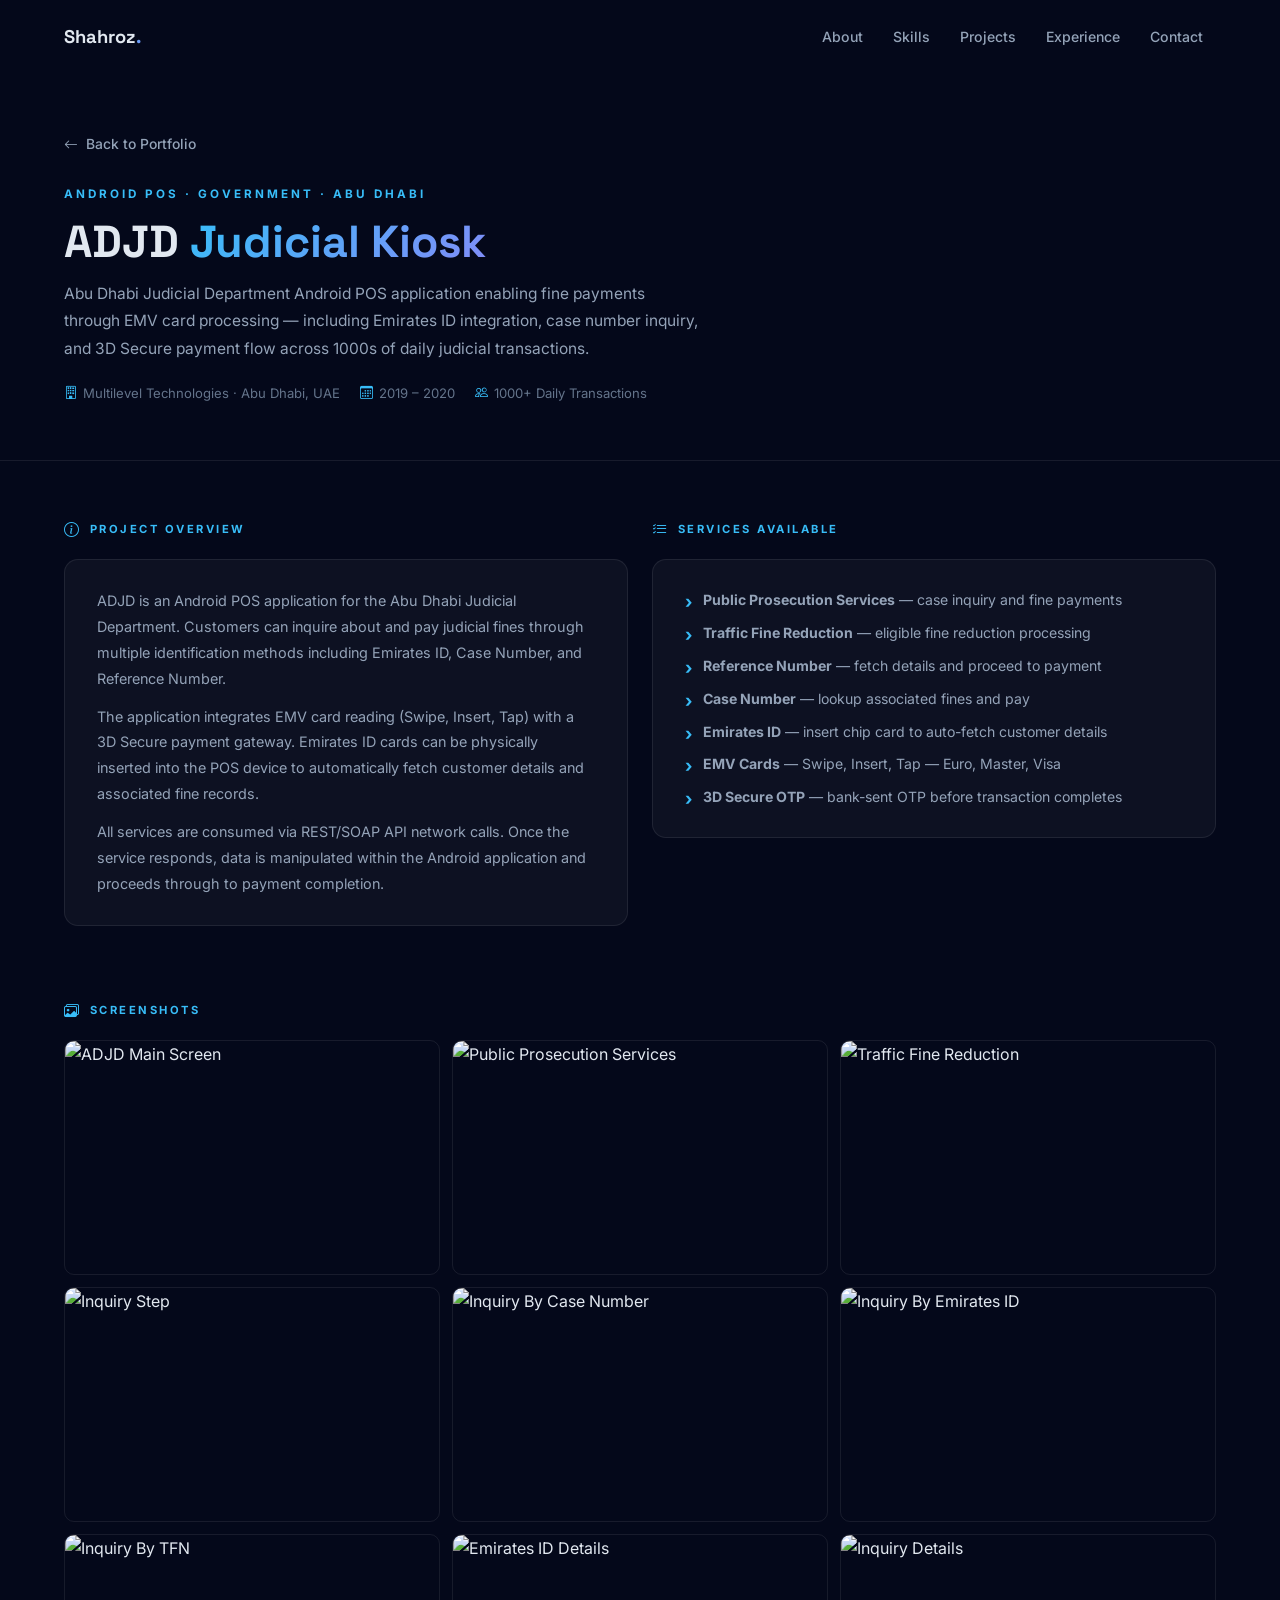
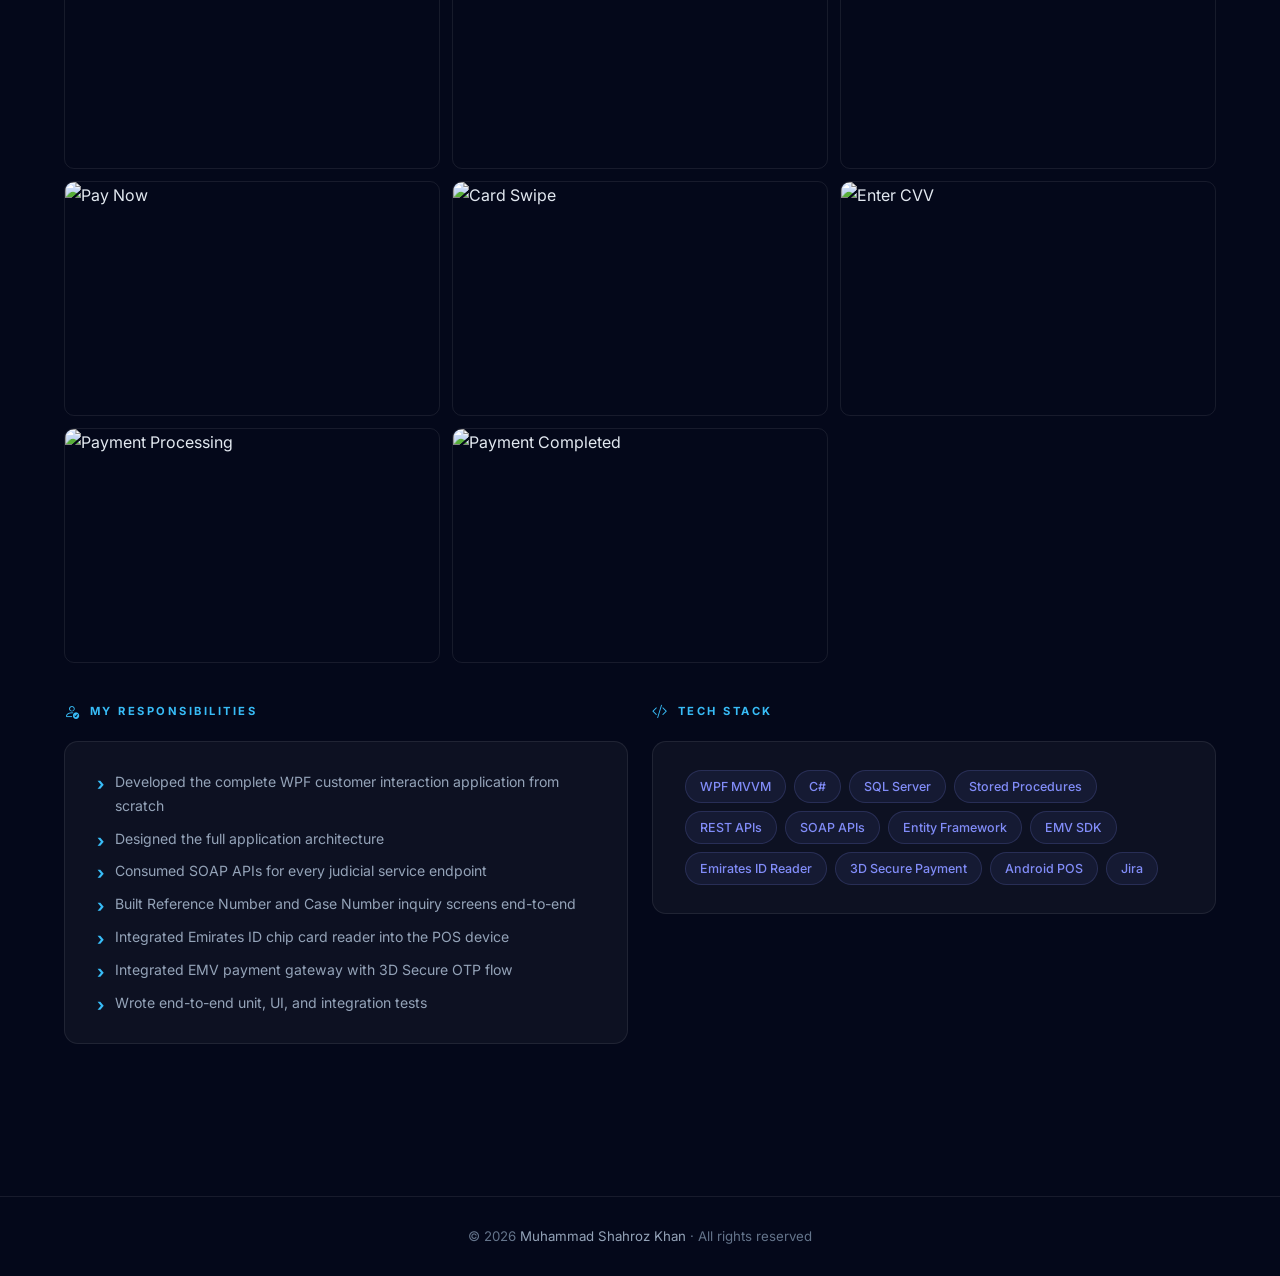
==== commit 9822d4ac: "Fix mobile menu on project pages, add DirayahAI and MIS thumbnails" ====
--- a/adjd-details.html
+++ b/adjd-details.html
@@ -25,16 +25,18 @@
       <a href="index.html#experience">Experience</a>
       <a href="index.html#contact">Contact</a>
     </div>
-    <button class="nav-hamburger" id="navToggle" aria-label="Menu">
+    <button class="nav-mobile-toggle" id="mobileToggle" aria-label="Menu">
       <i class="bi bi-list"></i>
     </button>
   </div>
-  <div class="nav-mobile" id="navMobile">
-    <a href="index.html#about">About</a>
-    <a href="index.html#skills">Skills</a>
-    <a href="index.html#projects">Projects</a>
-    <a href="index.html#experience">Experience</a>
-    <a href="index.html#contact">Contact</a>
+  <div class="mobile-menu" id="mobileMenu">
+    <ul>
+      <li><a href="index.html#about" class="mobile-link">About</a></li>
+      <li><a href="index.html#skills" class="mobile-link">Skills</a></li>
+      <li><a href="index.html#projects" class="mobile-link">Projects</a></li>
+      <li><a href="index.html#experience" class="mobile-link">Experience</a></li>
+      <li><a href="index.html#contact" class="mobile-link">Contact</a></li>
+    </ul>
   </div>
 </nav>
 
@@ -215,9 +217,17 @@
     document.getElementById('backToTop').classList.toggle('active', window.scrollY > 300);
   });
   document.getElementById('backToTop').addEventListener('click', () => window.scrollTo({ top: 0, behavior: 'smooth' }));
-  document.getElementById('navToggle').addEventListener('click', () => {
-    document.getElementById('navMobile').classList.toggle('open');
+  const toggle = document.getElementById('mobileToggle');
+  const menu = document.getElementById('mobileMenu');
+  toggle.addEventListener('click', () => {
+    const open = menu.style.display === 'block';
+    menu.style.display = open ? 'none' : 'block';
+    toggle.querySelector('i').className = open ? 'bi bi-list' : 'bi bi-x';
   });
+  document.querySelectorAll('.mobile-link').forEach(l => l.addEventListener('click', () => {
+    menu.style.display = 'none';
+    toggle.querySelector('i').className = 'bi bi-list';
+  }));
 
   const images = Array.from(document.querySelectorAll('.proj-gallery-item img')).map(i => i.src);
   let currentIdx = 0;
